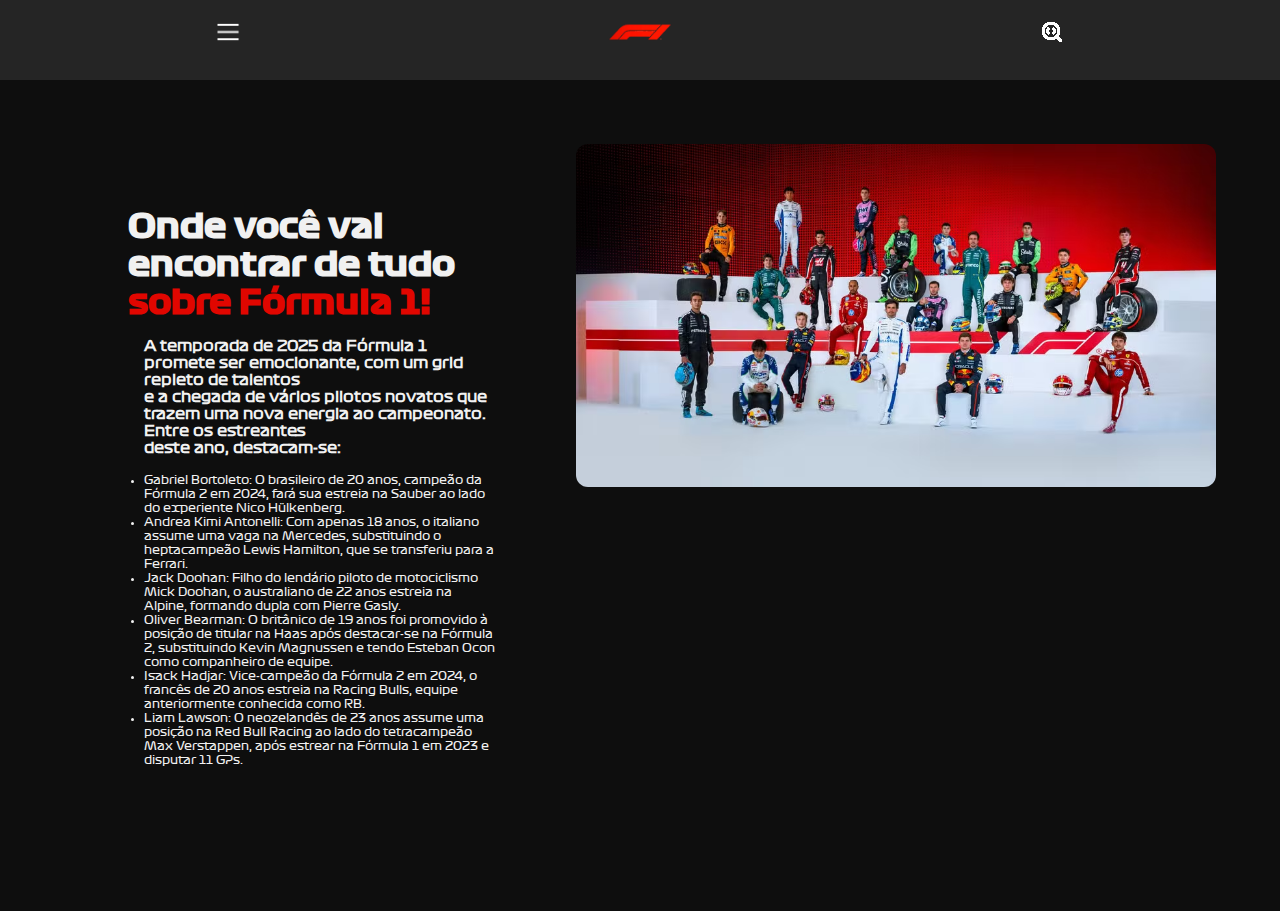
==== menu.html @ e3bc361b "Structure index.html and main.html, add CSS styling for both pages" ====
<!DOCTYPE html>
<html lang="pt-br">
  <head>
    <meta charset="UTF-8" />
    <meta name="viewport" content="width=device-width, initial-scale=1.0" />
    <title>Web Fórmula</title>

    <link rel="stylesheet" href="src/menu.css" />
  </head>
  <body>
    <header>
      <img id="menu" src="src/img/icons8-cardápio-50.png" alt="" />
      <img src="src/img/f1logo.png" alt="logo" />
      <img id="search" src="src/img/icons8-dev-24.png" alt="search" />
    </header>
    <main>
      <section class="begning">
        <div class="title">
          <h1>Onde você vai encontrar de tudo</h1>
          <h1 id="red">sobre Fórmula 1!</h1>
          <h3>A temporada de 2025 da Fórmula 1 promete ser emocionante, com um grid repleto de talentos<br> e a chegada de vários pilotos novatos que trazem uma nova energia ao campeonato. Entre os estreantes<br> deste ano, destacam-se:</h3>
          <ul>
            <li>Gabriel Bortoleto: O brasileiro de 20 anos, campeão da Fórmula 2 em 2024, fará sua estreia na Sauber ao lado do experiente Nico Hülkenberg.</li>
            <li>Andrea Kimi Antonelli: Com apenas 18 anos, o italiano assume uma vaga na Mercedes, substituindo o heptacampeão Lewis Hamilton, que se transferiu para a Ferrari.</li>
            <li>Jack Doohan: Filho do lendário piloto de motociclismo Mick Doohan, o australiano de 22 anos estreia na Alpine, formando dupla com Pierre Gasly.</li>
            <li>Oliver Bearman: O britânico de 19 anos foi promovido à posição de titular na Haas após destacar-se na Fórmula 2, substituindo Kevin Magnussen e tendo Esteban Ocon como companheiro de equipe. </li>
            <li>Isack Hadjar: Vice-campeão da Fórmula 2 em 2024, o francês de 20 anos estreia na Racing Bulls, equipe anteriormente conhecida como RB. </li>
            <li>Liam Lawson: O neozelandês de 23 anos assume uma posição na Red Bull Racing ao lado do tetracampeão Max Verstappen, após estrear na Fórmula 1 em 2023 e disputar 11 GPs.</li>
          </ul>
        </div>
        <div class="photo">
          <img id="grid" src="src/img/gkt7o-wxeaaosge.avif" alt="" />
        </div>
      </section>
    </main>
  </body>
</html>
---- src/menu.css ----
* {
  padding: 0;
  margin: 0;
  box-sizing: border-box;
  font-family: "f1Font";
}

:root {
  --cor-primaria: #e10600;
  --cor-secundaria: #ea514c;
  --cor-fundo: #f1f1f1;
  --cor-texto: #0e0e0e;
  --cor-bg-header: #252525;
}

@font-face {
  font-family: "f1Font";
  src: url("font/Formula1-Regular_web_0.ttf") format("truetype");
}

@font-face {
  font-family: "f1FontBold";
  src: url(font/Formula1-Bold_web_0.ttf) format("truetype");
}

body {
  background-color: var(--cor-texto);
}

header img {
  width: 6rem;
  height: 4rem;
  cursor: pointer;
}

header {
  display: flex;
  justify-content: center;
  height: 5rem;
  background-color: var(--cor-bg-header);
}

#search {
  width: 1.5rem;
  height: 1.5rem;
  position: relative;
  top: 1.25rem;
  left: 22rem;
}

#menu {
  width: 1.5rem;
  height: 1.5rem;
  position: relative;
  top: 1.25rem;
  right: 22rem;
}

.begning h1 {
  color: var(--cor-fundo);
  font-family: "f1FontBold";
}

.begning {
  margin: 4rem;
  display: flex;
  justify-content: space-around;
}

#red {
  color: var(--cor-primaria);
}

.title {
  margin: 4rem;
}

.title h3 {
  color: var(--cor-fundo);
  font-size: 0.9rem;
  margin: 1rem;
}

.title ul {
  color: var(--cor-fundo);
  font-size: 0.7rem;
  margin: 1rem;
}

#grid {
  width: 40rem;
  border-radius: 0.75rem;
}
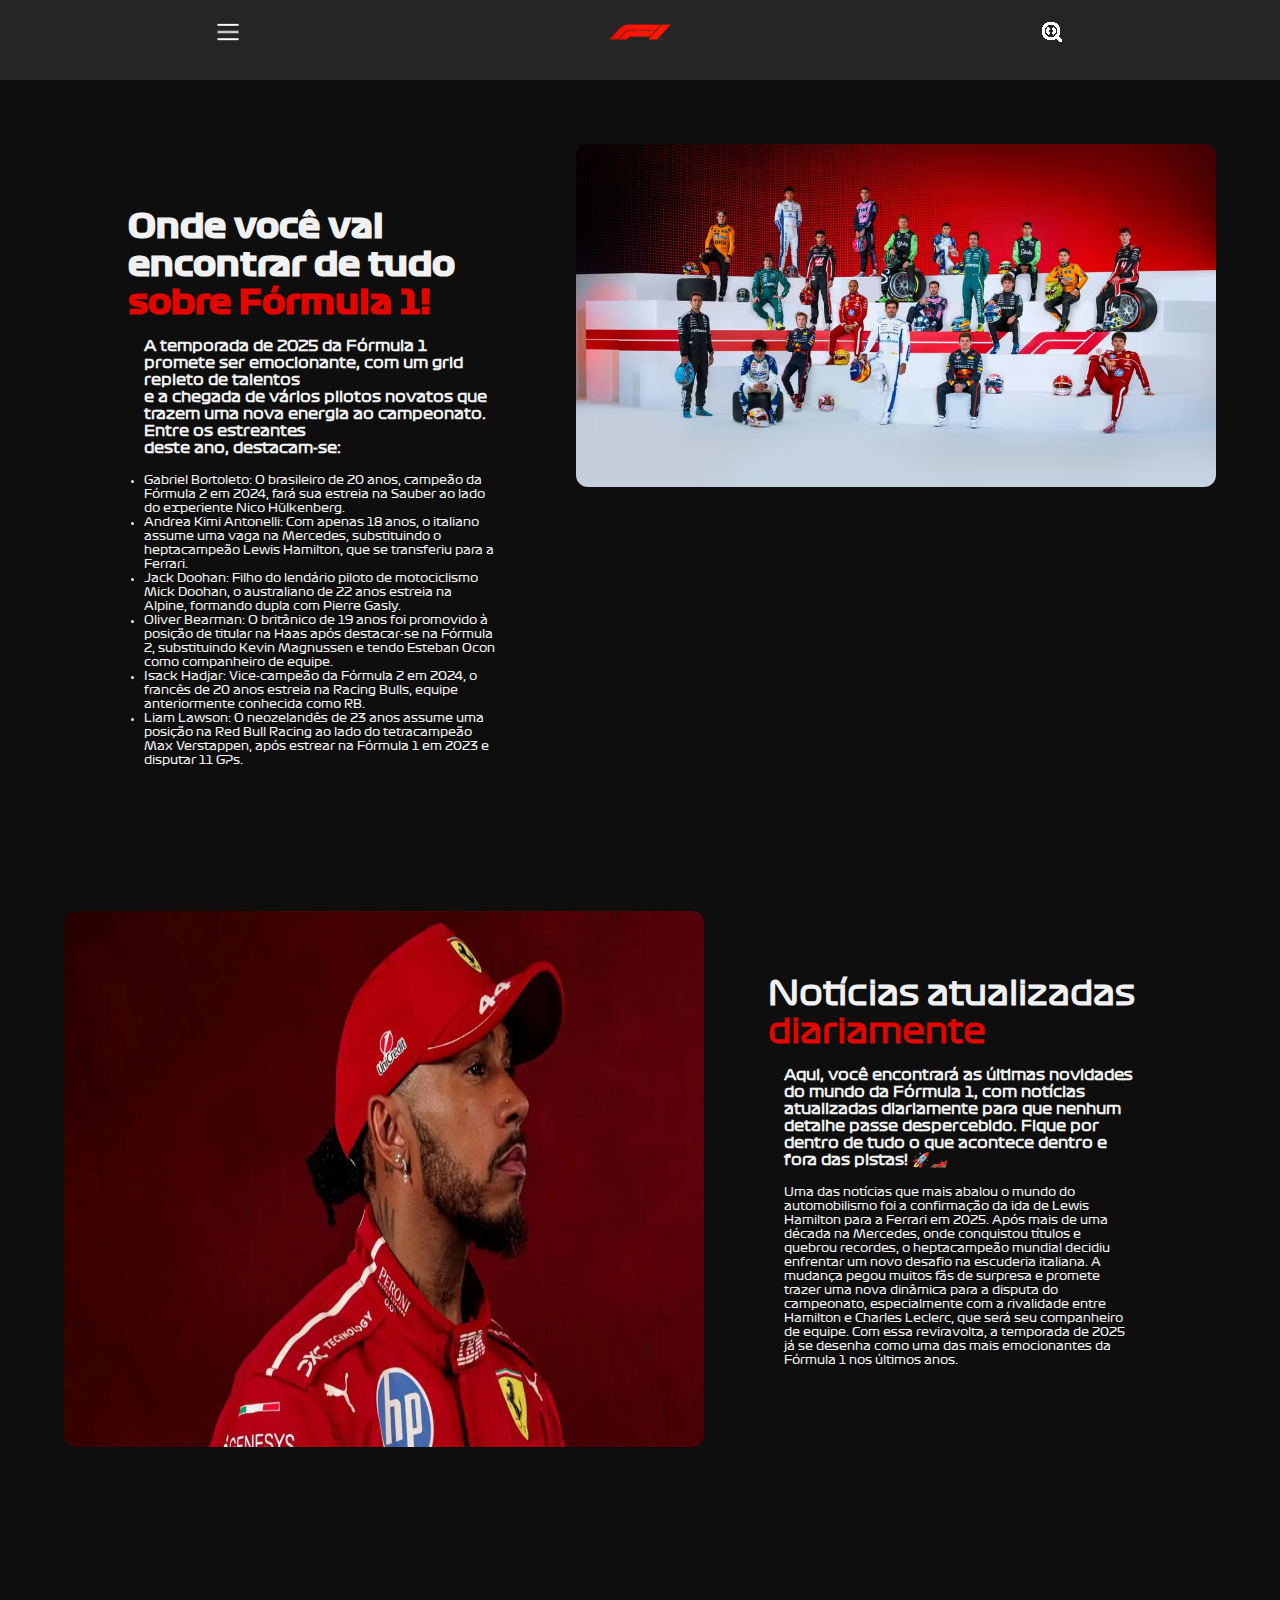
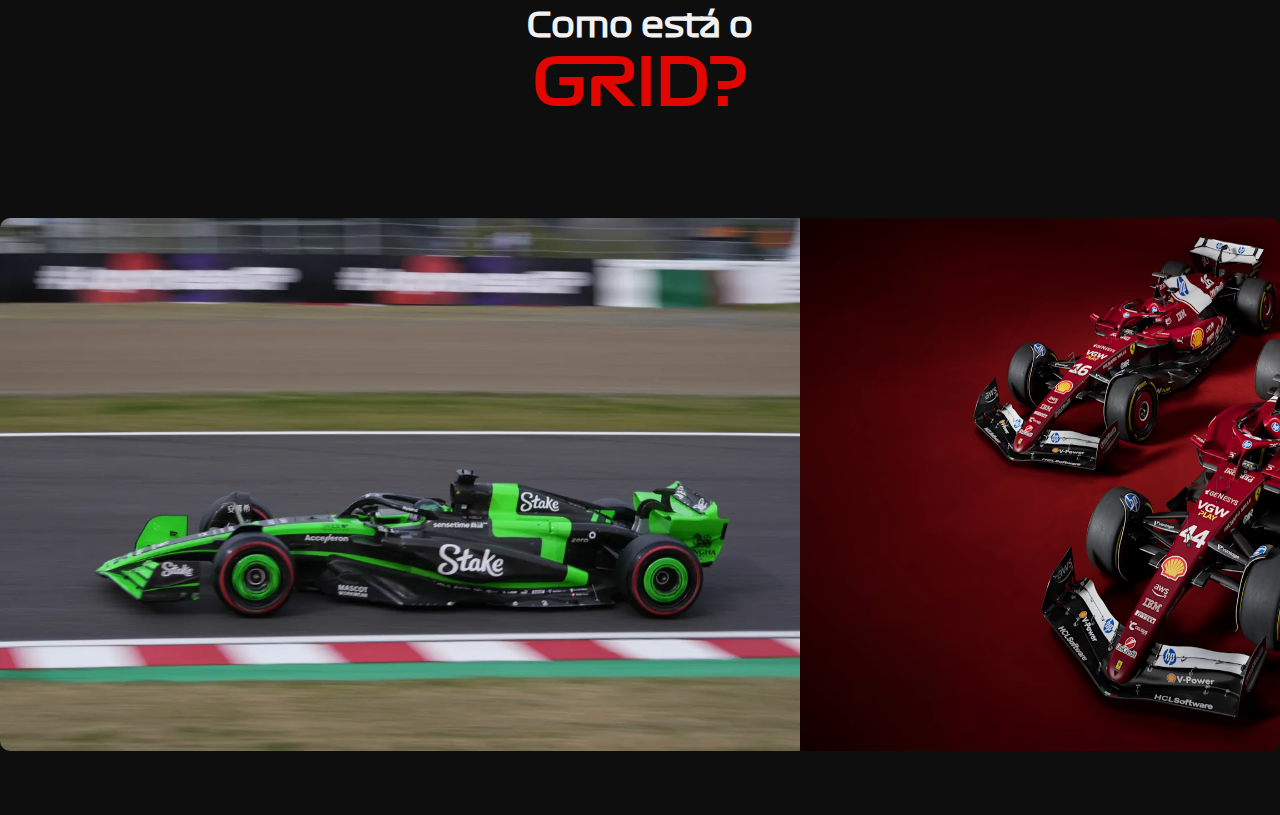
==== commit bd2d60c0: "Enhance menu.html with additional content" ====
--- a/menu.html
+++ b/menu.html
@@ -18,18 +18,91 @@
         <div class="title">
           <h1>Onde você vai encontrar de tudo</h1>
           <h1 id="red">sobre Fórmula 1!</h1>
-          <h3>A temporada de 2025 da Fórmula 1 promete ser emocionante, com um grid repleto de talentos<br> e a chegada de vários pilotos novatos que trazem uma nova energia ao campeonato. Entre os estreantes<br> deste ano, destacam-se:</h3>
+          <h3>
+            A temporada de 2025 da Fórmula 1 promete ser emocionante, com um
+            grid repleto de talentos<br />
+            e a chegada de vários pilotos novatos que trazem uma nova energia ao
+            campeonato. Entre os estreantes<br />
+            deste ano, destacam-se:
+          </h3>
           <ul>
-            <li>Gabriel Bortoleto: O brasileiro de 20 anos, campeão da Fórmula 2 em 2024, fará sua estreia na Sauber ao lado do experiente Nico Hülkenberg.</li>
-            <li>Andrea Kimi Antonelli: Com apenas 18 anos, o italiano assume uma vaga na Mercedes, substituindo o heptacampeão Lewis Hamilton, que se transferiu para a Ferrari.</li>
-            <li>Jack Doohan: Filho do lendário piloto de motociclismo Mick Doohan, o australiano de 22 anos estreia na Alpine, formando dupla com Pierre Gasly.</li>
-            <li>Oliver Bearman: O britânico de 19 anos foi promovido à posição de titular na Haas após destacar-se na Fórmula 2, substituindo Kevin Magnussen e tendo Esteban Ocon como companheiro de equipe. </li>
-            <li>Isack Hadjar: Vice-campeão da Fórmula 2 em 2024, o francês de 20 anos estreia na Racing Bulls, equipe anteriormente conhecida como RB. </li>
-            <li>Liam Lawson: O neozelandês de 23 anos assume uma posição na Red Bull Racing ao lado do tetracampeão Max Verstappen, após estrear na Fórmula 1 em 2023 e disputar 11 GPs.</li>
+            <li>
+              Gabriel Bortoleto: O brasileiro de 20 anos, campeão da Fórmula 2
+              em 2024, fará sua estreia na Sauber ao lado do experiente Nico
+              Hülkenberg.
+            </li>
+            <li>
+              Andrea Kimi Antonelli: Com apenas 18 anos, o italiano assume uma
+              vaga na Mercedes, substituindo o heptacampeão Lewis Hamilton, que
+              se transferiu para a Ferrari.
+            </li>
+            <li>
+              Jack Doohan: Filho do lendário piloto de motociclismo Mick Doohan,
+              o australiano de 22 anos estreia na Alpine, formando dupla com
+              Pierre Gasly.
+            </li>
+            <li>
+              Oliver Bearman: O britânico de 19 anos foi promovido à posição de
+              titular na Haas após destacar-se na Fórmula 2, substituindo Kevin
+              Magnussen e tendo Esteban Ocon como companheiro de equipe.
+            </li>
+            <li>
+              Isack Hadjar: Vice-campeão da Fórmula 2 em 2024, o francês de 20
+              anos estreia na Racing Bulls, equipe anteriormente conhecida como
+              RB.
+            </li>
+            <li>
+              Liam Lawson: O neozelandês de 23 anos assume uma posição na Red
+              Bull Racing ao lado do tetracampeão Max Verstappen, após estrear
+              na Fórmula 1 em 2023 e disputar 11 GPs.
+            </li>
           </ul>
         </div>
         <div class="photo">
-          <img id="grid" src="src/img/gkt7o-wxeaaosge.avif" alt="" />
+          <img id="grid" src="src/img/gkt7o-wxeaaosge.avif" alt="grid" />
+        </div>
+      </section>
+      <section class="secTwo">
+        <img id="hamilton" src="src/img/Hamilton.webp" alt="lewis_hamilton" />
+        <div class="secTwoInfo">
+          <h1>Notícias atualizadas</h1>
+          <h1 class="red">diariamente</h1>
+          <h3>
+            Aqui, você encontrará as últimas novidades do mundo da Fórmula 1,
+            com notícias atualizadas diariamente para que nenhum detalhe passe
+            despercebido. Fique por dentro de tudo o que acontece dentro e fora
+            das pistas! 🚀🏎️
+          </h3>
+          <p>
+            Uma das notícias que mais abalou o mundo do automobilismo foi a
+            confirmação da ida de Lewis Hamilton para a Ferrari em 2025. Após
+            mais de uma década na Mercedes, onde conquistou títulos e quebrou
+            recordes, o heptacampeão mundial decidiu enfrentar um novo desafio
+            na escuderia italiana. A mudança pegou muitos fãs de surpresa e
+            promete trazer uma nova dinâmica para a disputa do campeonato,
+            especialmente com a rivalidade entre Hamilton e Charles Leclerc, que
+            será seu companheiro de equipe. Com essa reviravolta, a temporada de
+            2025 já se desenha como uma das mais emocionantes da Fórmula 1 nos
+            últimos anos.
+          </p>
+        </div>
+      </section>
+      <section class="howGrid">
+        <div class="HGh1">
+          <div class="hgtitle">
+            <div class="how">
+              <h1>Como está o</h1>
+            </div>
+            <div class="centerRed">
+              <h1 class="red">GRID?</h1>
+            </div>
+          </div>
+          <div class="carousel">
+            <div class="carousel-container">
+              <img src="src/img/Sauber.webp" alt="timeSauber" />
+              <img src="src/img/ferraricar.avif" alt="timeFerrari" />
+            </div>
+          </div>
         </div>
       </section>
     </main>
--- a/src/menu.css
+++ b/src/menu.css
@@ -3,6 +3,14 @@
   margin: 0;
   box-sizing: border-box;
   font-family: "f1Font";
+  p,
+  h1,
+  h3 {
+    color: var(--cor-fundo);
+  }
+  .red {
+    color: var(--cor-primaria);
+  }
 }
 
 :root {
@@ -91,3 +99,80 @@
   width: 40rem;
   border-radius: 0.75rem;
 }
+
+#hamilton {
+  width: 40rem;
+  border-radius: 0.75rem;
+}
+
+.secTwo {
+  margin: 4rem;
+  display: flex;
+}
+
+.secTwoInfo {
+  margin: 4rem;
+}
+
+.secTwoInfo h3 {
+  color: var(--cor-fundo);
+  font-size: 0.9rem;
+  margin: 1rem;
+}
+
+.secTwoInfo p {
+  font-size: 0.7rem;
+  margin: 1rem;
+}
+
+.howGrid {
+  display: flex;
+  justify-content: center;
+}
+
+.how {
+  display: flex;
+  justify-content: center;
+}
+
+.centerRed {
+  display: flex;
+  justify-content: center;
+}
+
+.centerRed h1 {
+  font-size: 4rem;
+}
+
+.hgtitle {
+  margin: 6rem;
+}
+
+.carousel {
+  margin: 4rem;
+  width: 80rem;
+  overflow: hidden;
+  border-radius: 10px;
+}
+
+.carousel-container {
+  display: flex;
+  width: 50rem;
+  animation: slide 6s infinite;
+}
+
+.carousel-container img {
+  width: 50rem;
+}
+
+@keyframes slide {
+  0% {
+    transform: translateX(0%);
+  }
+  33% {
+    transform: translateX(-100%);
+  }
+  100% {
+    transform: translateX(0%);
+  }
+}
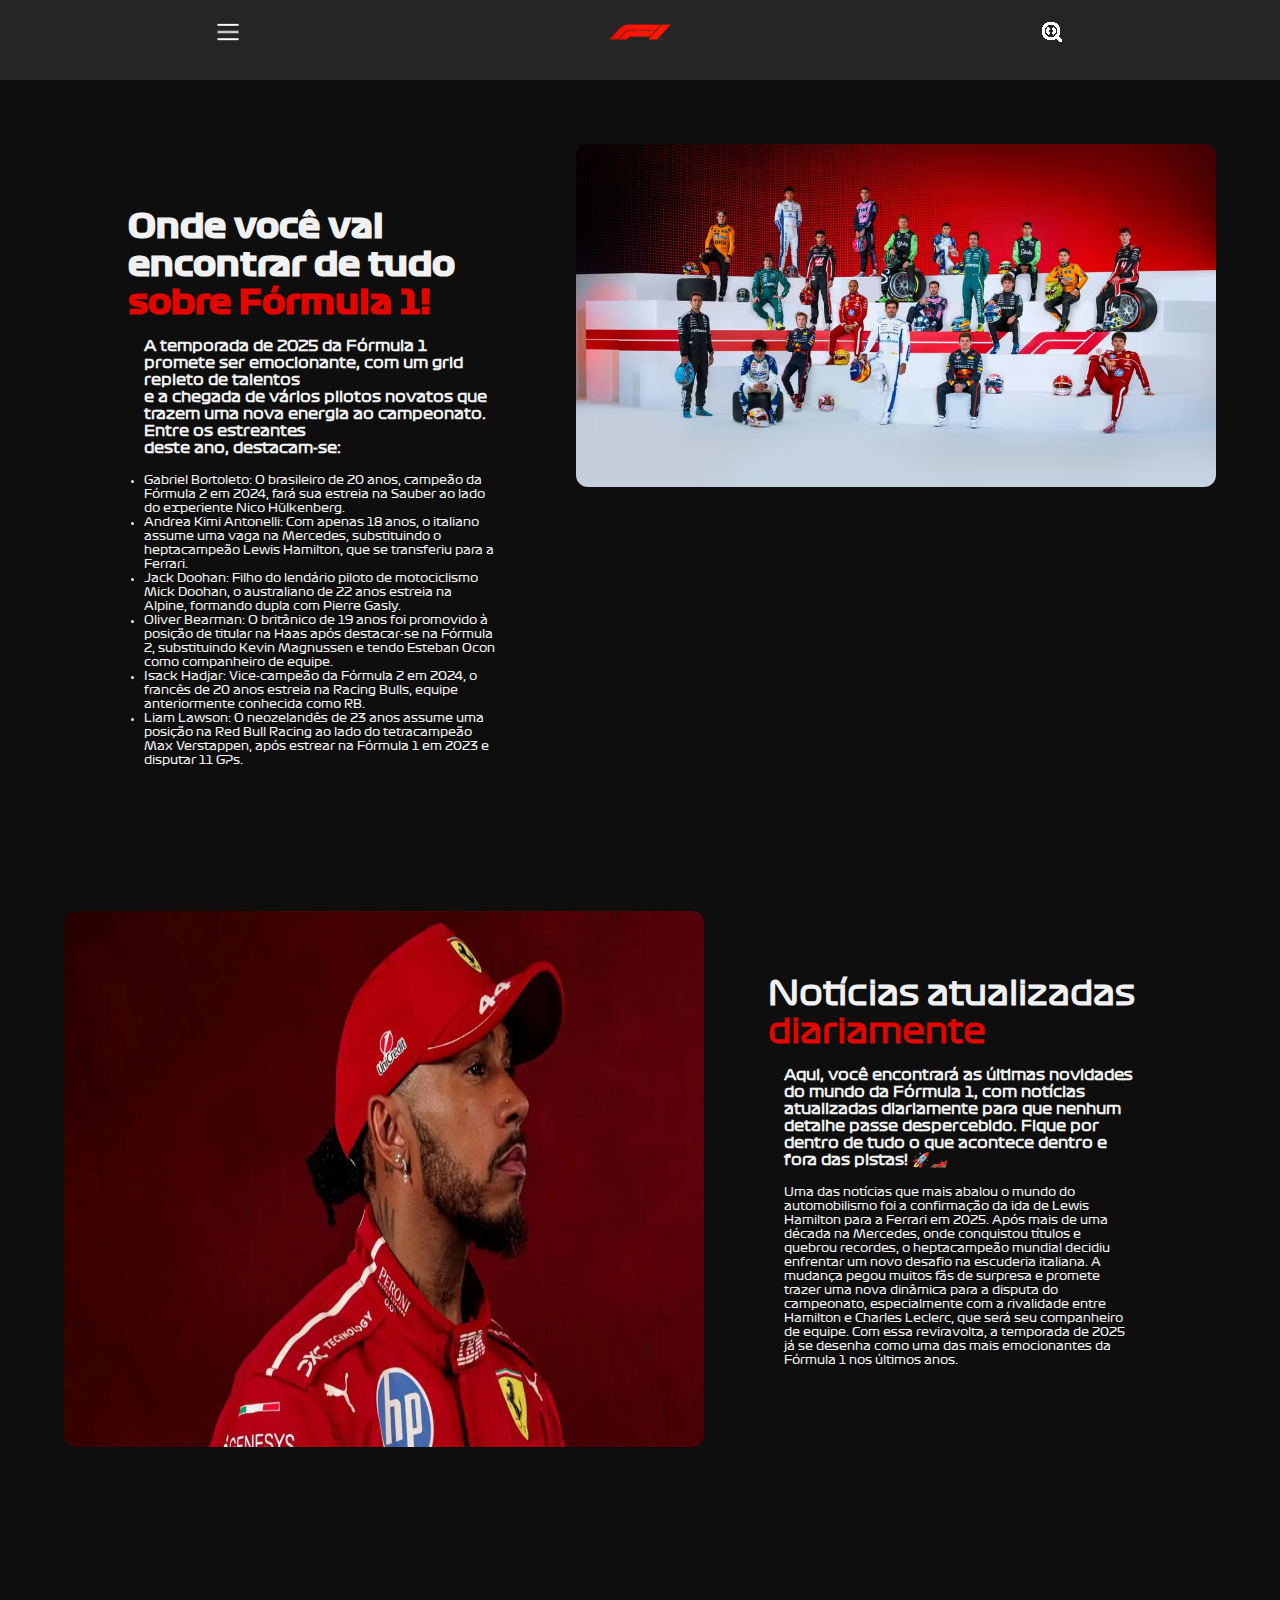
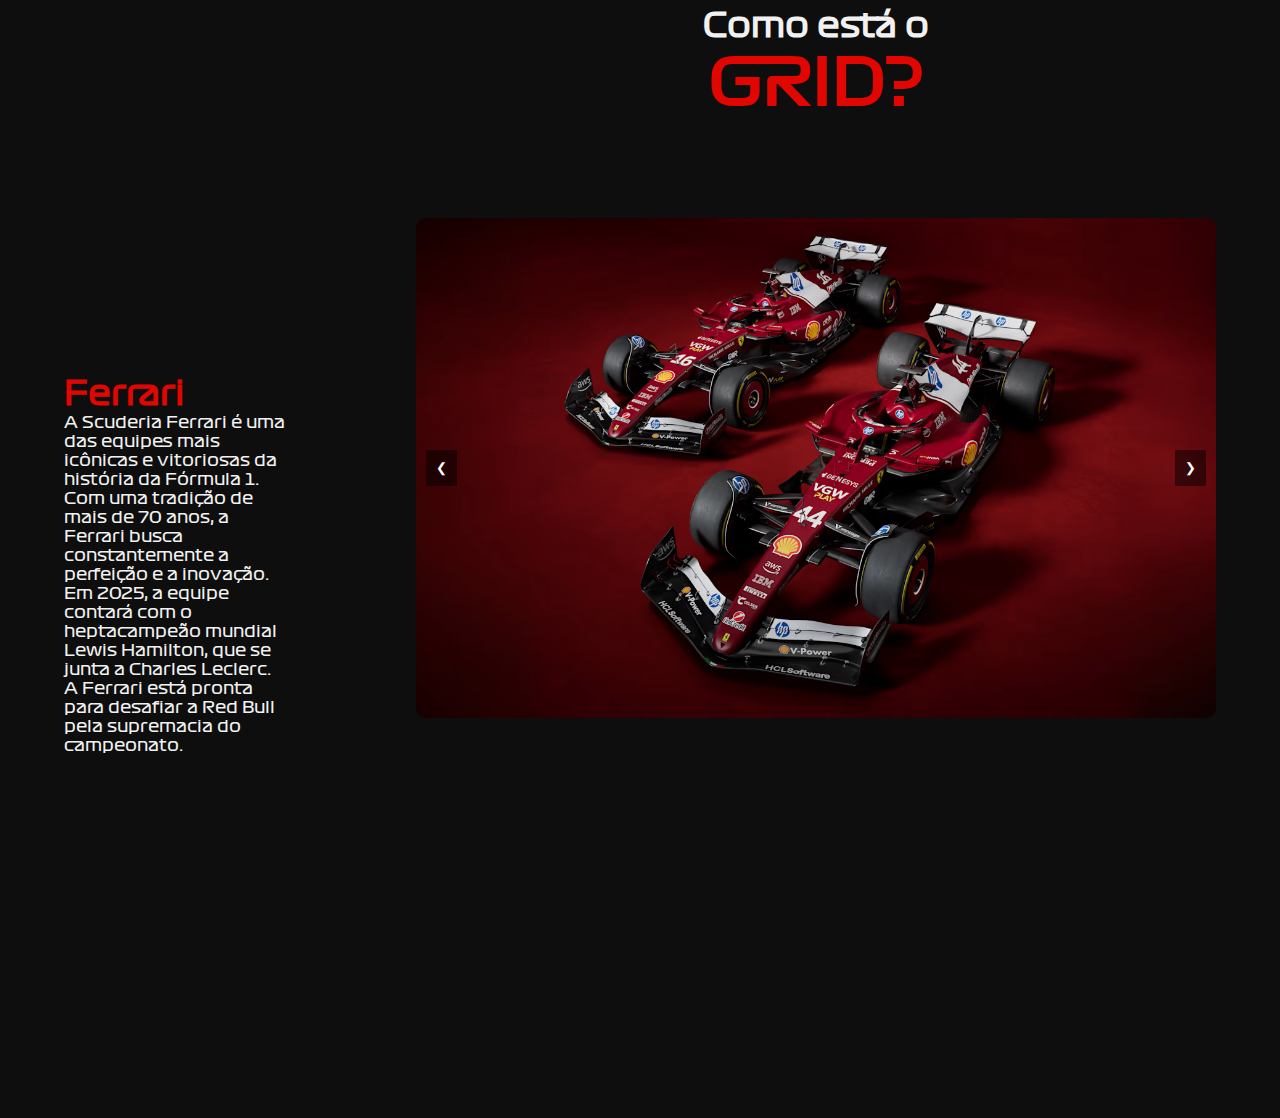
==== commit bbb9b162: "Creating new section with carousel" ====
--- a/menu.html
+++ b/menu.html
@@ -87,24 +87,157 @@
           </p>
         </div>
       </section>
-      <section class="howGrid">
-        <div class="HGh1">
-          <div class="hgtitle">
-            <div class="how">
-              <h1>Como está o</h1>
+
+      <section class="hgall">
+        <section class="teams">
+          <section class="teamF" id="teamF">
+            <h1>Ferrari</h1>
+            <p>
+              A Scuderia Ferrari é uma das equipes mais icônicas e vitoriosas da
+              história da Fórmula 1. Com uma tradição de mais de 70 anos, a
+              Ferrari busca constantemente a perfeição e a inovação. Em 2025, a
+              equipe contará com o heptacampeão mundial Lewis Hamilton, que se
+              junta a Charles Leclerc. A Ferrari está pronta para desafiar a Red
+              Bull pela supremacia do campeonato.
+            </p>
+          </section>
+
+          <section class="teamMC" id="teamMC">
+            <h1>McLaren</h1>
+            <p>
+              A McLaren é uma das equipes mais prestigiadas da Fórmula 1, com um
+              legado de sucesso, incluindo vitórias em campeonatos mundiais. Com
+              uma abordagem focada em tecnologia e desempenho, a McLaren está em
+              constante evolução. Lando Norris e Oscar Piastri serão os pilotos
+              da equipe em 2025, com grandes expectativas para a temporada.
+            </p>
+          </section>
+
+          <section class="teamRED" id="teamRED">
+            <h1>Red Bull Racing</h1>
+            <p>
+              A Red Bull Racing tem sido dominante nos últimos anos, com Max
+              Verstappen conquistando títulos consecutivos e estabelecendo um
+              novo padrão de excelência. A equipe é conhecida por sua abordagem
+              estratégica e inovação em tecnologia, sendo uma das favoritas para
+              dominar a temporada de 2025. Ao lado de Verstappen, a equipe tem
+              Liam Lawson, prometendo fortes resultados.
+            </p>
+          </section>
+
+          <section class="teamMER" id="teamMER">
+            <h1>Mercedes</h1>
+            <p>
+              A Mercedes é uma das equipes mais vencedoras da era moderna da
+              Fórmula 1. Com a saída de Lewis Hamilton para a Ferrari, a equipe
+              agora conta com o jovem talento Andrea Kimi Antonelli e o
+              experiente George Russell para seguir em busca de mais títulos. A
+              Mercedes continua a ser uma forte candidata ao campeonato.
+            </p>
+          </section>
+
+          <section class="teamAS" id="teamAS">
+            <h1>Aston Martin</h1>
+            <p>
+              A Aston Martin tem se consolidado como uma equipe competitiva e em
+              ascensão na Fórmula 1. Com a presença de Fernando Alonso, a equipe
+              vem mostrando força nas últimas temporadas. Para 2025, Lance
+              Stroll continua ao lado de Alonso, e a Aston Martin espera
+              desafiar as equipes mais fortes do grid.
+            </p>
+          </section>
+
+          <section class="teamAL" id="teamAL">
+            <h1>Alpine</h1>
+            <p>
+              A Alpine, anteriormente conhecida como Renault, é uma equipe que
+              busca retorno aos dias de glória, com uma forte presença de
+              inovação e desenvolvimento. Em 2025, a equipe contará com Pierre
+              Gasly e Esteban Ocon, dois pilotos talentosos que podem levar a
+              Alpine a novos altos na Fórmula 1.
+            </p>
+          </section>
+
+          <section class="teamRB" id="teamRB">
+            <h1>Racing Bulls</h1>
+            <p>
+              A Racing Bulls, anteriormente chamada de RB, é uma equipe com um
+              nome que remete ao sucesso e à competitividade. Isack Hadjar, após
+              sua destacada temporada na Fórmula 2, faz sua estreia com a
+              equipe, prometendo ser uma força a ser reconhecida. A Racing Bulls
+              busca seguir os passos de sucesso da sua antecessora, a Red Bull.
+            </p>
+          </section>
+
+          <section class="teamW" id="teamW">
+            <h1>Williams</h1>
+            <p>
+              A Williams é uma das equipes mais históricas da Fórmula 1, embora
+              tenha passado por dificuldades nos últimos anos. Com um esforço
+              contínuo para melhorar o desempenho, a equipe conta com Alexander
+              Albon e Logan Sargeant para representar suas cores. Williams visa
+              dar um passo importante em 2025, buscando voltar ao topo do grid.
+            </p>
+          </section>
+
+          <section class="teamHA" id="teamHA">
+            <h1>Haas</h1>
+            <p>
+              A Haas, uma das equipes mais jovens da Fórmula 1, tem mostrado
+              grande determinação para competir com equipes mais tradicionais.
+              Com pilotos experientes como Kevin Magnussen e o promissor rookie
+              Oliver Bearman, a Haas busca consistentemente melhorar sua
+              performance e fazer seu nome na F1.
+            </p>
+          </section>
+
+          <section class="teamSA" id="teamSA">
+            <h1>Sauber</h1>
+            <p>
+              A Sauber, que se tornou a Alfa Romeo nos últimos anos, volta a ser
+              uma equipe de grande foco em 2025. Contando com o talento de
+              Gabriel Bortoleto, o brasileiro campeão da Fórmula 2, ao lado de
+              Nico Hülkenberg, a equipe promete ser uma surpresa nesta
+              temporada, com uma combinação de experiência e juventude.
+            </p>
+          </section>
+        </section>
+        <section class="howGrid">
+          <div class="HGh1">
+            <div class="hgtitle">
+              <div class="how">
+                <h1>Como está o</h1>
+              </div>
+              <div class="centerRed">
+                <h1 class="red">GRID?</h1>
+              </div>
             </div>
-            <div class="centerRed">
-              <h1 class="red">GRID?</h1>
+            <div class="carousel">
+              <button id="prev">&#10094;</button>
+              <div class="carousel-container">
+                <img
+                  src="src/img/ferraricar.avif"
+                  class="active"
+                  alt="teamF"
+                  W
+                />
+                <img src="src/img/mclarencar.jpg" alt="teamMC" />
+                <img src="src/img/red-bull-racing-rb21.jpg" alt="teamRED" />
+                <img src="src/img/mercedes-f1-w16.jpg" alt="teamMER" />
+                <img src="src/img/aston-martin.avif" alt="teamAS" />
+                <img src="src/img/Alpine.jpg" alt="teamAL" />
+                <img src="src/img/racing-bulls.webp" alt="teamRB" />
+                <img src="src/img/Williams-2025-scaled.webp" alt="teamW" />
+                <img src="src/img/HAS11---VF25-Dual--63.jpg" alt="teamHA" />
+                <img src="src/img/Sauber.webp" alt="teamSA" />
+              </div>
+              <button id="next">&#10095;</button>
             </div>
           </div>
-          <div class="carousel">
-            <div class="carousel-container">
-              <img src="src/img/Sauber.webp" alt="timeSauber" />
-              <img src="src/img/ferraricar.avif" alt="timeFerrari" />
-            </div>
-          </div>
-        </div>
+        </section>
       </section>
     </main>
+
+    <script src="src/menu.js"></script>
   </body>
 </html>
--- a/src/menu.css
+++ b/src/menu.css
@@ -149,8 +149,9 @@
 }
 
 .carousel {
-  margin: 4rem;
-  width: 80rem;
+  position: relative;
+  margin: 4rem;
+  width: 50rem;
   overflow: hidden;
   border-radius: 10px;
 }
@@ -158,21 +159,58 @@
 .carousel-container {
   display: flex;
   width: 50rem;
-  animation: slide 6s infinite;
+  height: 500px;
+  justify-content: center;
+  align-items: center;
+  overflow: hidden;
 }
 
 .carousel-container img {
-  width: 50rem;
-}
-
-@keyframes slide {
-  0% {
-    transform: translateX(0%);
-  }
-  33% {
-    transform: translateX(-100%);
-  }
-  100% {
-    transform: translateX(0%);
-  }
-}
+  width: 100%;
+  max-width: 50rem;
+  height: 500px;
+  object-fit: cover;
+  position: absolute;
+  opacity: 0;
+  transition: opacity 0.5s ease-in-out;
+}
+
+.carousel-container img.active {
+  opacity: 1;
+  z-index: 1;
+}
+
+button {
+  position: absolute;
+  top: 50%;
+  transform: translateY(-50%);
+  background-color: rgba(0, 0, 0, 0.5);
+  color: white;
+  border: none;
+  padding: 10px;
+  cursor: pointer;
+  z-index: 10;
+}
+
+#prev {
+  left: 10px;
+}
+
+#next {
+  right: 10px;
+}
+
+.teams {
+  position: relative;
+  top: 25rem;
+  width: 40%;
+  margin: 4rem;
+}
+
+.teams h1 {
+  color: var(--cor-primaria);
+}
+
+.hgall {
+  display: flex;
+}